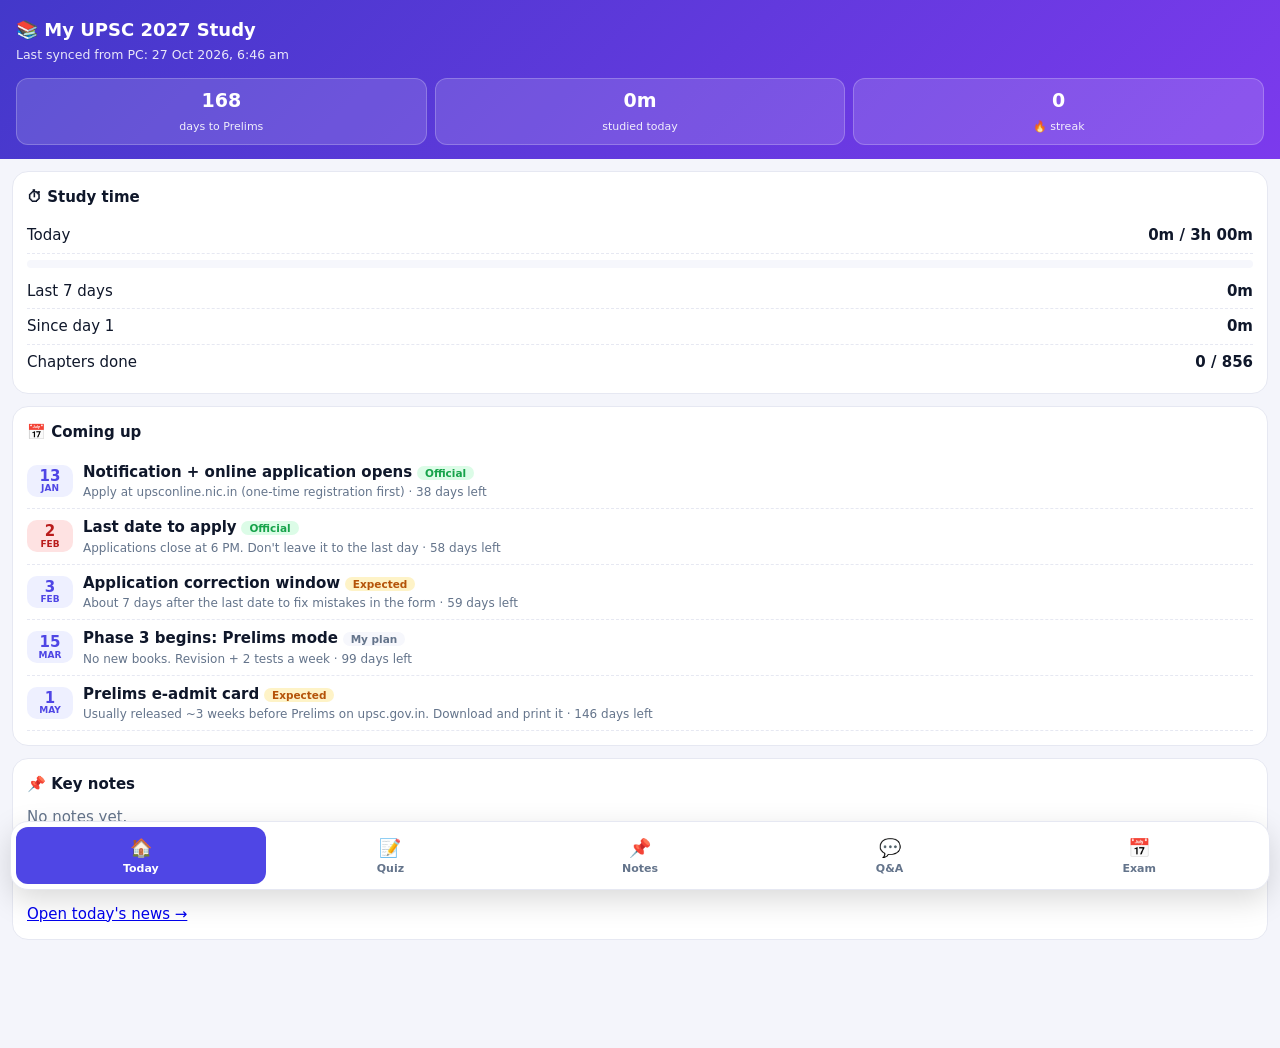
==== study/index.html @ e8d55736 "Update study dashboard (phone view)" ====
<!DOCTYPE html>
<html lang="en">
<head>
<meta charset="UTF-8">
<meta name="viewport" content="width=device-width, initial-scale=1.0, viewport-fit=cover">
<meta name="theme-color" content="#4f46e5">
<meta name="robots" content="noindex">
<title>My UPSC Study · Phone view</title>
<style>
:root{--bg:#f4f5fb;--card:#fff;--soft:#f6f7fc;--text:#0f172a;--muted:#64748b;--border:#e6e8f2;--p:#4f46e5;--psoft:#eef0ff;--ok:#16a34a;--oks:#dcfce7;--bad:#b91c1c;--bads:#fee2e2;--warn:#b45309;--warns:#fef3c7;--note:#fffbeb;--notebd:#fde68a}
@media (prefers-color-scheme:dark){:root{--bg:#0b0f1a;--card:#121829;--soft:#182036;--text:#e8ebf5;--muted:#8a93ab;--border:#232c45;--p:#8b8cf8;--psoft:#1d2147;--oks:#11301f;--ok:#4ade80;--bads:#3a1414;--bad:#f87171;--warns:#33270b;--warn:#fbbf24;--note:#2a2410;--notebd:#5a4a14}}
*{box-sizing:border-box}body{margin:0;font-family:"Segoe UI",system-ui,sans-serif;background:var(--bg);color:var(--text);font-size:15px;line-height:1.5;padding-bottom:84px}
[hidden]{display:none!important}button{font:inherit;color:inherit}
.top{background:linear-gradient(135deg,#4338ca,#7c3aed);color:#fff;padding:16px 16px 14px}
.top h1{margin:0;font-size:18px}.top small{opacity:.88}
.stats{display:grid;grid-template-columns:repeat(3,1fr);gap:8px;margin-top:12px}
.stat{background:rgba(255,255,255,.14);border:1px solid rgba(255,255,255,.22);border-radius:12px;padding:7px;text-align:center}
.stat b{display:block;font-size:19px}.stat span{font-size:11px;opacity:.9}
main{padding:12px}
.card{background:var(--card);border:1px solid var(--border);border-radius:16px;padding:14px;margin-bottom:12px}
.card h3{margin:0 0 10px;font-size:15px}
.row{display:flex;justify-content:space-between;gap:8px;padding:6px 0;border-bottom:1px dashed var(--border)}.row:last-child{border:0}
.muted{color:var(--muted)}.small{font-size:12px}
.bar{height:8px;background:var(--soft);border-radius:8px;overflow:hidden;margin:6px 0}.bar i{display:block;height:100%;background:linear-gradient(90deg,var(--p),#22c55e)}
.note{background:var(--note);border:1px solid var(--notebd);border-radius:10px;padding:8px 10px;margin-bottom:8px}.note.m{background:var(--bads);border-color:transparent}
.note .src{display:block;font-size:11px;color:var(--muted)}
.date{display:flex;gap:10px;align-items:center;padding:7px 0;border-bottom:1px dashed var(--border)}
.date .d{width:46px;flex-shrink:0;text-align:center;border-radius:10px;background:var(--psoft);color:var(--p);padding:3px 0;font-weight:800;line-height:1.1}
.date .d small{display:block;font-size:9px}.date.crit .d{background:var(--bads);color:var(--bad)}.date small.x{display:block;color:var(--muted);font-size:12px}
.pill{font-size:10.5px;font-weight:700;padding:1px 8px;border-radius:99px;background:var(--psoft);color:var(--p)}.pill.ok{background:var(--oks);color:var(--ok)}.pill.warn{background:var(--warns);color:var(--warn)}.pill.grey{background:var(--soft);color:var(--muted)}
.q{white-space:pre-line;font-weight:600;margin-bottom:10px}
.opt{display:block;width:100%;text-align:left;border:1.5px solid var(--border);background:var(--card);border-radius:11px;padding:10px 12px;margin:7px 0}
.opt.right{border-color:var(--ok);background:var(--oks)}.opt.wrong{border-color:var(--bad);background:var(--bads)}
.btn{border:0;background:linear-gradient(135deg,var(--p),#7c3aed);color:#fff;border-radius:11px;padding:10px 16px;font-weight:700}
.answer{border-left:4px solid var(--p);background:var(--soft);border-radius:10px;padding:10px 12px;margin-top:8px}.answer p{margin:5px 0}.answer ul,.answer ol{margin:5px 0;padding-left:20px}
details{border-bottom:1px dashed var(--border);padding:8px 0}summary{font-weight:600}
.nav{position:fixed;left:10px;right:10px;bottom:calc(10px + env(safe-area-inset-bottom));display:grid;grid-template-columns:repeat(5,1fr);background:var(--card);border:1px solid var(--border);border-radius:18px;padding:5px;box-shadow:0 10px 30px rgba(0,0,0,.15)}
.nav button{border:0;background:none;border-radius:12px;padding:7px 2px;font-size:11px;font-weight:600;color:var(--muted)}.nav button b{display:block;font-size:18px}
.nav button.on{background:var(--p);color:#fff}
table{width:100%;border-collapse:collapse}td{padding:7px 4px;border-bottom:1px solid var(--border);vertical-align:top;font-size:13.5px}td:first-child{font-weight:700;width:34%}
.empty{text-align:center;color:var(--muted);padding:24px}
</style>
</head>
<body>
<div class="top">
  <h1>📚 My UPSC 2027 Study</h1>
  <small id="sub">Loading…</small>
  <div class="stats">
    <div class="stat"><b id="sPre">–</b><span>days to Prelims</span></div>
    <div class="stat"><b id="sToday">–</b><span>studied today</span></div>
    <div class="stat"><b id="sStreak">–</b><span>🔥 streak</span></div>
  </div>
</div>
<main id="main"></main>
<nav class="nav" id="nav">
  <button data-v="home" class="on"><b>🏠</b>Today</button>
  <button data-v="quiz"><b>📝</b>Quiz</button>
  <button data-v="notes"><b>📌</b>Notes</button>
  <button data-v="qa"><b>💬</b>Q&amp;A</button>
  <button data-v="exam"><b>📅</b>Exam</button>
</nav>
<script>
const esc = s => String(s ?? "").replace(/[&<>"']/g, c => ({"&":"&amp;","<":"&lt;",">":"&gt;",'"':"&quot;","'":"&#39;"}[c]));
const today = () => new Date().toLocaleDateString("en-CA");
const daysTo = iso => Math.ceil((new Date(iso+"T00:00:00") - new Date(today()+"T00:00:00"))/86400e3);
const fmtMin = m => m >= 60 ? `${Math.floor(m/60)}h ${String(m%60).padStart(2,"0")}m` : `${m}m`;
const fmtD = (iso,o) => new Date(iso+"T00:00:00").toLocaleDateString("en-IN",o);
let D = null, view = "home";
// Quiz answers on the phone are remembered only on this phone (the PC dashboard keeps the real schedule).
const local = JSON.parse(localStorage.getItem("phoneQuiz") || "{}");

function md(src){
  const inl = s => s.replace(/\*\*(.+?)\*\*/g,"<b>$1</b>");
  let out=[], list=null; const close=()=>{ if(list){out.push(`</${list}>`);list=null;} };
  for(const line of esc(src).split("\n")){ let m;
    if((m=line.match(/^\s*[-*•]\s+(.*)/))){ if(list!=="ul"){close();out.push("<ul>");list="ul";} out.push(`<li>${inl(m[1])}</li>`); }
    else if((m=line.match(/^\s*\d+[.)]\s+(.*)/))){ if(list!=="ol"){close();out.push("<ol>");list="ol";} out.push(`<li>${inl(m[1])}</li>`); }
    else if(line.trim()){ close(); out.push(`<p>${inl(line.replace(/^#+\s*/,""))}</p>`); } else close(); }
  close(); return out.join("");
}
function dateH(d){
  const left=daysTo(d.date), t={official:'<span class="pill ok">Official</span>',expected:'<span class="pill warn">Expected</span>',plan:'<span class="pill grey">My plan</span>'}[d.type];
  return `<div class="date ${d.critical?"crit":""}" style="${left<0?"opacity:.45":""}"><div class="d">${fmtD(d.date,{day:"numeric"})}<small>${fmtD(d.date,{month:"short"}).toUpperCase()}</small></div>
  <div><b>${esc(d.title)}</b> ${t}<small class="x">${esc(d.detail)} · ${left>0?left+" days left":left===0?"Today":"Done"}</small></div></div>`;
}
function noteH(n){ return `<div class="note ${n.kind==="mistake"?"m":""}">${n.pinned?"📌 ":""}${n.label?`<b>${esc(n.label)}:</b>`:""} ${esc(n.text)}<span class="src">${n.kind==="user"?"My note":esc(n.source)}${n.page?" · p."+n.page:""}</span></div>`; }

const views = {
  home(){
    const s=D.stats, c=D.continue;
    return `<div class="card"><h3>⏱ Study time</h3>
      <div class="row"><span>Today</span><b>${fmtMin(s.today_min)} / ${fmtMin(s.target_min)}</b></div><div class="bar"><i style="width:${Math.min(100,100*s.today_min/s.target_min)}%"></i></div>
      <div class="row"><span>Last 7 days</span><b>${fmtMin(s.week_min)}</b></div><div class="row"><span>Since day 1</span><b>${fmtMin(s.total_min)}</b></div>
      <div class="row"><span>Chapters done</span><b>${s.chapters_done} / ${s.chapters_total}</b></div></div>
      ${c?`<div class="card"><h3>📖 Continue reading (on PC)</h3><b>${esc(c.book)}</b><div class="muted">${esc(c.title)} · page ${c.page} of ${c.pages}</div></div>`:""}
      <div class="card"><h3>📅 Coming up</h3>${D.dates.filter(d=>daysTo(d.date)>=0).slice(0,5).map(dateH).join("")}</div>
      <div class="card"><h3>📌 Key notes</h3>${D.notes.slice(0,12).map(noteH).join("")||'<div class="muted">No notes yet.</div>'}</div>
      <div class="card"><h3>📰 Current affairs</h3><a href="${esc(D.ca_url)}">Open today's news →</a></div>`;
  },
  quiz(){
    const qs = D.questions.filter(q=>q.kind==="mcq");
    if(!qs.length) return `<div class="card empty"><b>No questions yet</b>Mark chapters as done on the PC dashboard.</div>`;
    const order = qs.slice().sort((a,b)=>(local[a.id]?.at||"").localeCompare(local[b.id]?.at||"") || a.due.localeCompare(b.due));
    const q = order[0], d = q.data;
    return `<div class="card"><div class="muted small">${esc(q.source)}${d.page?" · p."+d.page:""} · practice on phone (${qs.length} questions)</div>
      <div class="q" style="margin-top:8px">Q. ${esc(d.question)}</div>
      ${d.options.map((o,k)=>`<button class="opt" data-k="${k}" data-q="${q.id}">(${"abcd"[k]}) ${esc(o)}</button>`).join("")}<div id="res"></div></div>`;
  },
  notes(){
    return `<div class="card"><h3>⚠️ Mistakes to revise</h3>${D.mistakes.map(noteH).join("")||'<div class="muted">None yet.</div>'}</div>
      <div class="card"><h3>📌 All key notes</h3>${D.notes.map(noteH).join("")||'<div class="muted">None yet.</div>'}</div>`;
  },
  qa(){
    return `<div class="card"><h3>💬 Questions you asked</h3>${D.qa.map(x=>`<details><summary>${esc(x.question)}</summary><div class="answer">${md(x.answer)}
      <div class="muted small">Sources: ${x.sources.map(s=>`[${s.n}] ${esc(s.book)} · p.${s.page}`).join("; ")}</div></div></details>`).join("")||'<div class="muted">No questions yet. Ask on the PC dashboard.</div>'}</div>`;
  },
  exam(){
    return `<div class="card"><h3>📅 All dates</h3>${D.dates.map(dateH).join("")}</div>
      <div class="card"><h3>Exam details</h3><table>${D.exam_details.map(([k,v])=>`<tr><td>${esc(k)}</td><td>${esc(v)}</td></tr>`).join("")}</table><div class="muted small">${esc(D.exam_footnote)}</div></div>`;
  },
};
function render(){
  document.getElementById("main").innerHTML = views[view]();
  document.querySelectorAll("#nav button").forEach(b=>b.classList.toggle("on", b.dataset.v===view));
  document.querySelectorAll(".opt").forEach(b=>b.onclick=()=>{
    const q=D.questions.find(x=>x.id==b.dataset.q), ok=+b.dataset.k===+q.data.answer;
    document.querySelectorAll(".opt").forEach(x=>x.disabled=true);
    document.querySelector(`.opt[data-k="${q.data.answer}"]`).classList.add("right"); if(!ok) b.classList.add("wrong");
    local[q.id]={at:new Date().toISOString(),ok}; localStorage.setItem("phoneQuiz",JSON.stringify(local));
    document.getElementById("res").innerHTML=`<div class="answer"><b>${ok?"✔ Correct!":"✘ Not quite."}</b> ${esc(q.data.explanation)}</div><button class="btn" style="margin-top:10px" onclick="render()">Next →</button>`;
  });
}
document.getElementById("nav").onclick = e => { const b=e.target.closest("button"); if(b){ view=b.dataset.v; render(); window.scrollTo(0,0); } };
fetch("data.json?t="+Date.now(),{cache:"no-store"}).then(r=>r.json()).then(d=>{
  D=d; const s=d.stats;
  document.getElementById("sPre").textContent=Math.max(0,daysTo("2027-05-23"));
  document.getElementById("sToday").textContent=fmtMin(s.today_min);
  document.getElementById("sStreak").textContent=s.streak;
  document.getElementById("sub").textContent=`Last synced from PC: ${new Date(d.updated).toLocaleString("en-IN",{dateStyle:"medium",timeStyle:"short"})}`;
  render();
}).catch(()=>{ document.getElementById("main").innerHTML='<div class="card empty"><b>No data yet</b>Start the dashboard on your PC; it publishes here automatically.</div>'; });
</script>
</body>
</html>
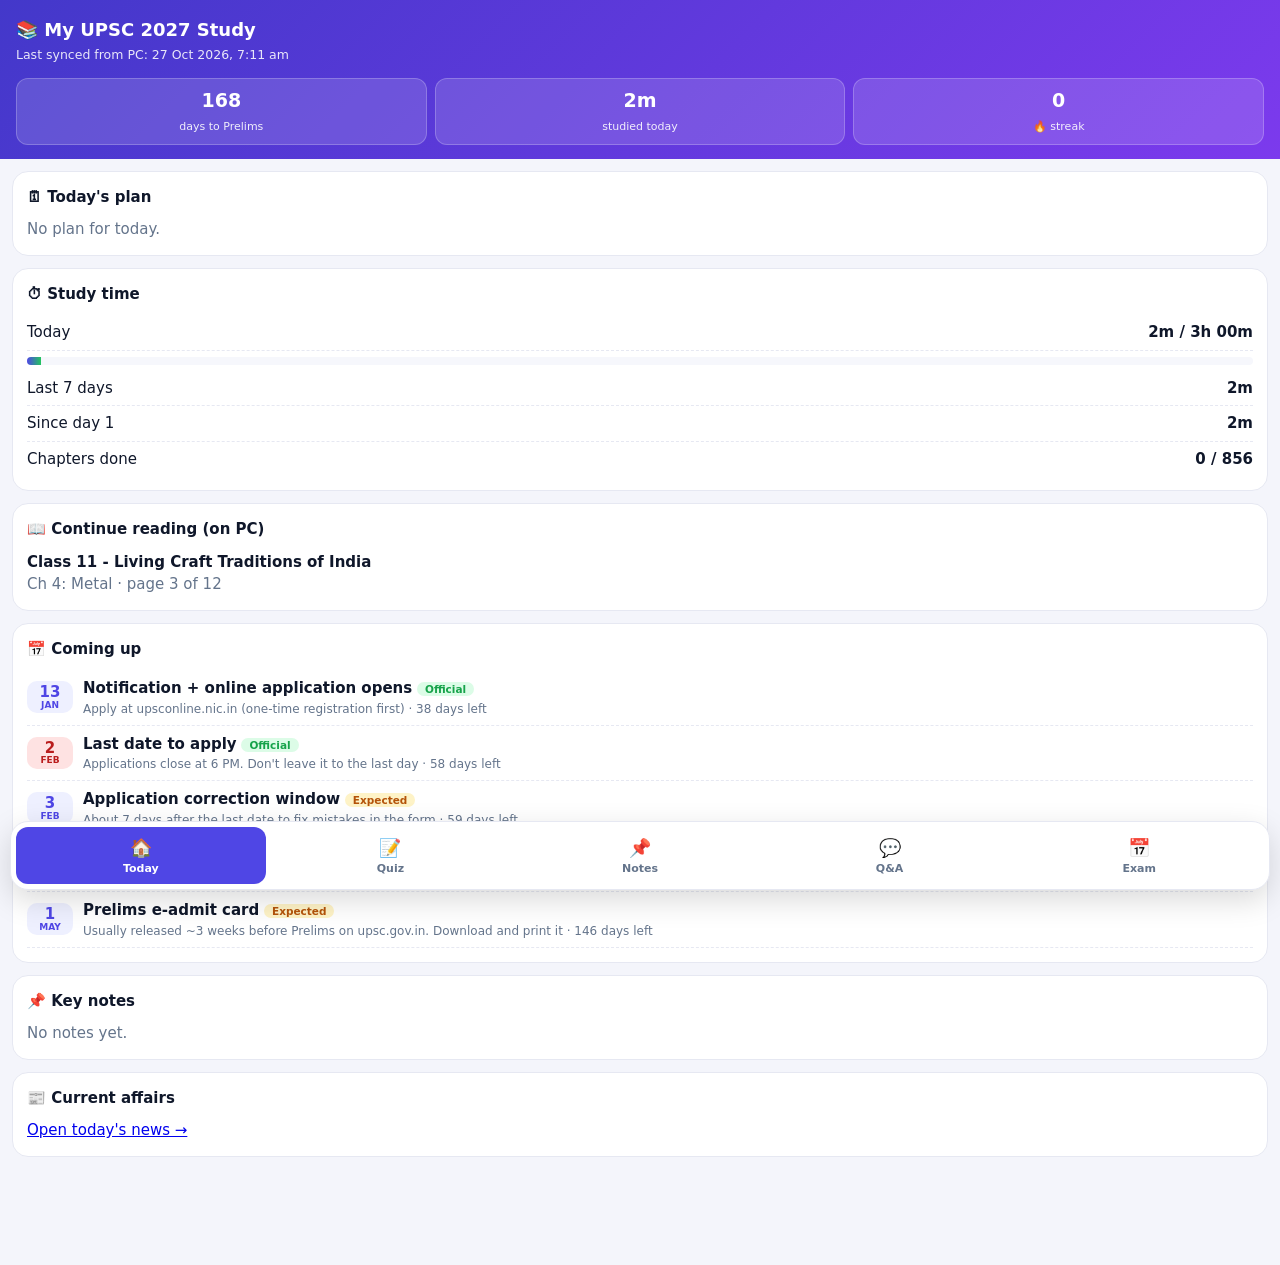
==== commit c68dff2d: "Update study dashboard (phone view)" ====
--- a/study/index.html
+++ b/study/index.html
@@ -87,8 +87,17 @@
 
 const views = {
   home(){
-    const s=D.stats, c=D.continue;
-    return `<div class="card"><h3>⏱ Study time</h3>
+    const s=D.stats, c=D.continue, tt=D.timetable||{days:[]};
+    const day=tt.days.find(d=>d.date===today()), hm=new Date().toTimeString().slice(0,5);
+    const plan=day?day.slots.map(x=>`<div class="row" style="${x.end<=hm?"opacity:.5":""}${x.start<=hm&&hm<x.end?";background:var(--psoft);border-radius:8px;padding:6px":""}">
+      <span style="width:92px;flex-shrink:0;font-weight:700;color:var(--muted);font-size:12.5px">${x.start}–${x.end}</span>
+      <span style="flex:1">${esc(x.title)}${(x.units||[]).length?`<br><small class="muted">${x.units.map(u=>(u.status==="done"?"✓ ":"○ ")+esc(u.book.replace(/^Class 0?(\d+) - /,"Cl $1 · "))+" · "+esc(u.title)).join("<br>")}</small>`:x.detail?`<br><small class="muted">${esc(x.detail)}</small>`:""}</span></div>`).join(""):'<div class="muted">No plan for today.</div>';
+    const overdue=(tt.overdue||[]).length;
+    const next=tt.days.filter(d=>d.date>today()).slice(0,3).map(d=>`<details><summary>${fmtD(d.date,{weekday:"short",day:"numeric",month:"short"})} · ${d.hours}h</summary>${d.slots.map(x=>`<div class="small" style="padding:3px 0"><b>${x.start}</b> ${esc(x.title)}${(x.units||[]).length?" — "+x.units.map(u=>esc(u.title)).join(", "):""}</div>`).join("")}</details>`).join("");
+    return `<div class="card"><h3>🗓 Today's plan${day?` <span class="muted small">· ${day.hours} h</span>`:""}</h3>${plan}
+      ${overdue?`<div class="note m" style="margin-top:8px"><b>Catch-up:</b> ${overdue} planned chapter${overdue>1?"s":""} not done yet (see the PC dashboard).</div>`:""}
+      ${next?`<div style="margin-top:8px">${next}</div>`:""}</div>
+      <div class="card"><h3>⏱ Study time</h3>
       <div class="row"><span>Today</span><b>${fmtMin(s.today_min)} / ${fmtMin(s.target_min)}</b></div><div class="bar"><i style="width:${Math.min(100,100*s.today_min/s.target_min)}%"></i></div>
       <div class="row"><span>Last 7 days</span><b>${fmtMin(s.week_min)}</b></div><div class="row"><span>Since day 1</span><b>${fmtMin(s.total_min)}</b></div>
       <div class="row"><span>Chapters done</span><b>${s.chapters_done} / ${s.chapters_total}</b></div></div>
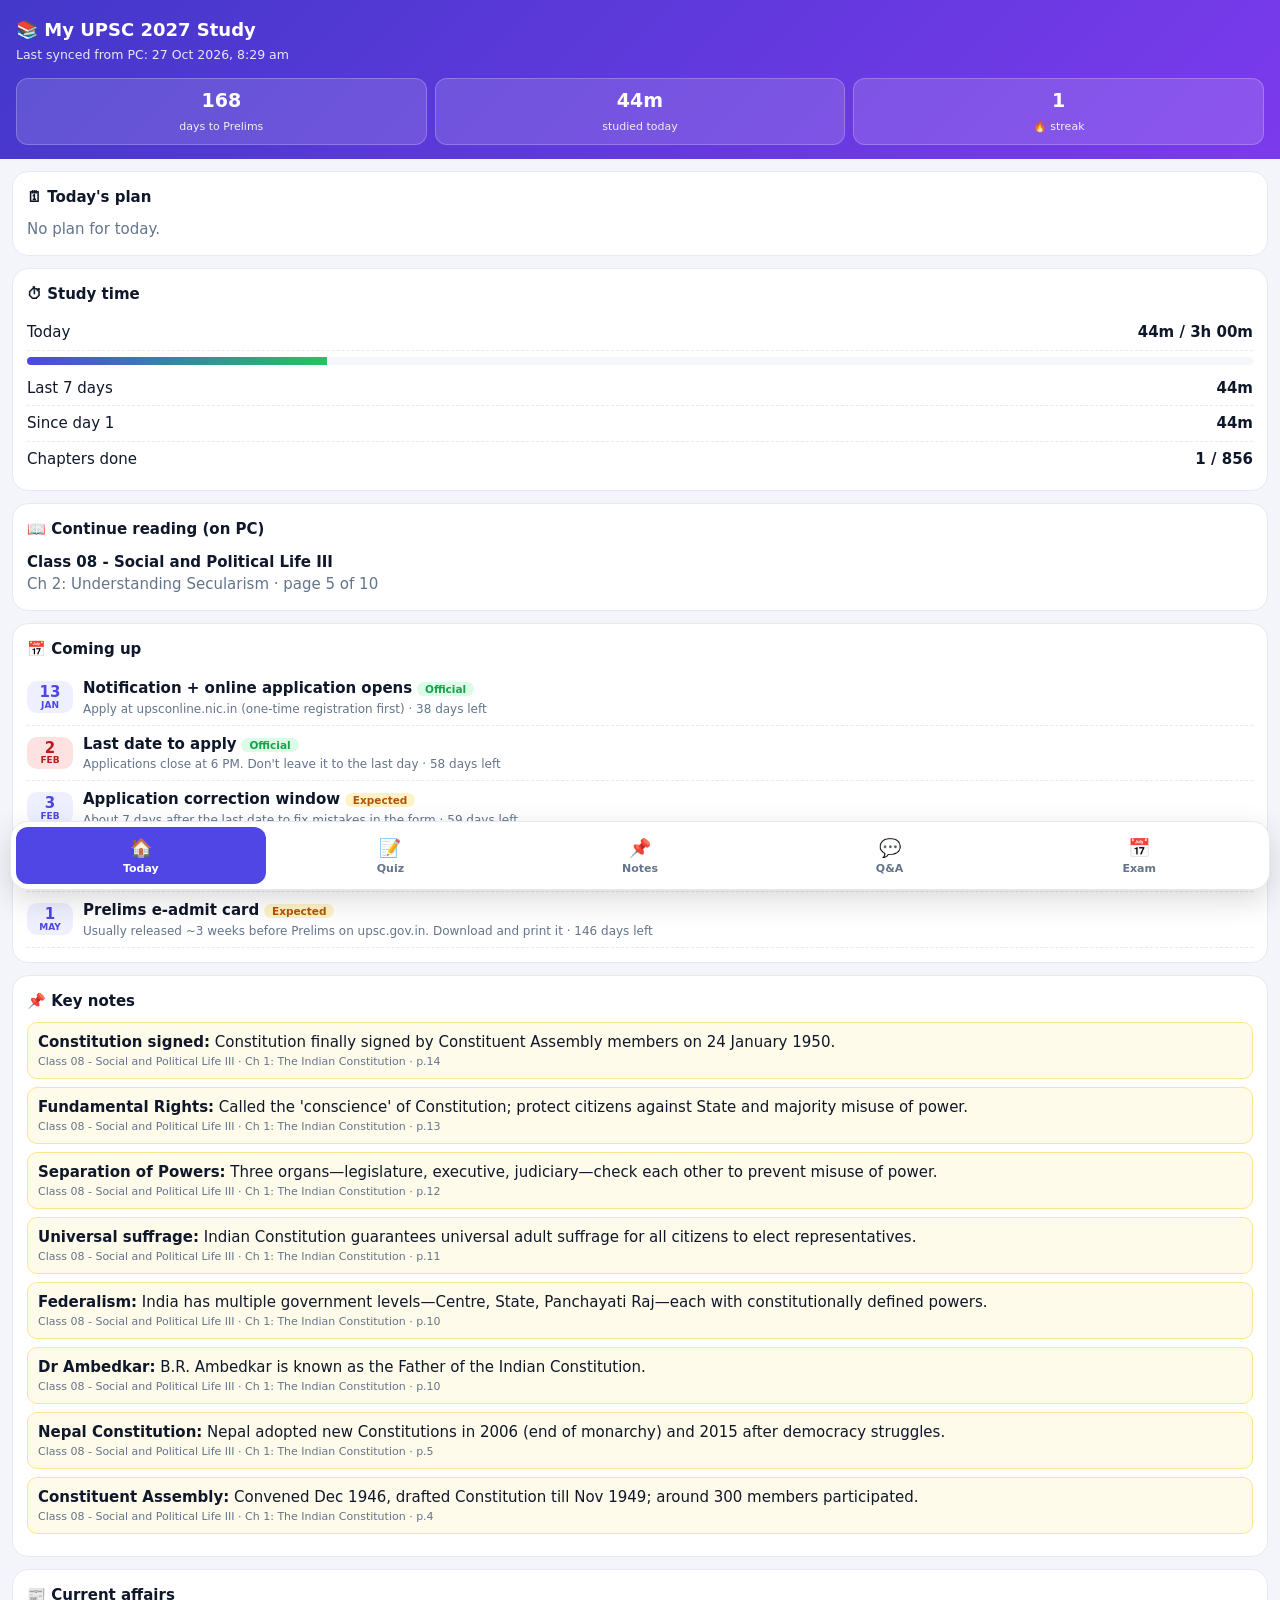
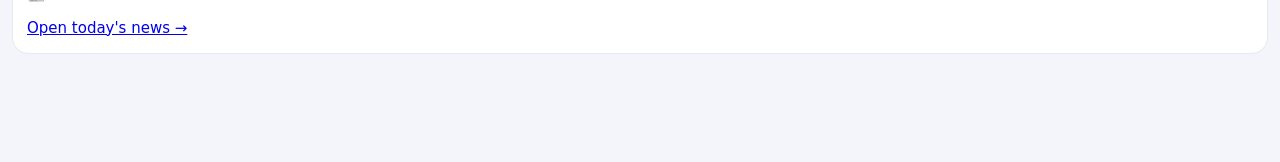
==== commit 25306e0e: "Update study dashboard (phone view)" ====
--- a/study/index.html
+++ b/study/index.html
@@ -37,6 +37,7 @@
 .nav{position:fixed;left:10px;right:10px;bottom:calc(10px + env(safe-area-inset-bottom));display:grid;grid-template-columns:repeat(5,1fr);background:var(--card);border:1px solid var(--border);border-radius:18px;padding:5px;box-shadow:0 10px 30px rgba(0,0,0,.15)}
 .nav button{border:0;background:none;border-radius:12px;padding:7px 2px;font-size:11px;font-weight:600;color:var(--muted)}.nav button b{display:block;font-size:18px}
 .nav button.on{background:var(--p);color:#fff}
+.hi{font-family:"Nirmala UI","Mangal",sans-serif;color:var(--muted);margin-top:4px;white-space:pre-line}
 table{width:100%;border-collapse:collapse}td{padding:7px 4px;border-bottom:1px solid var(--border);vertical-align:top;font-size:13.5px}td:first-child{font-weight:700;width:34%}
 .empty{text-align:center;color:var(--muted);padding:24px}
 </style>
@@ -112,8 +113,8 @@
     const order = qs.slice().sort((a,b)=>(local[a.id]?.at||"").localeCompare(local[b.id]?.at||"") || a.due.localeCompare(b.due));
     const q = order[0], d = q.data;
     return `<div class="card"><div class="muted small">${esc(q.source)}${d.page?" · p."+d.page:""} · practice on phone (${qs.length} questions)</div>
-      <div class="q" style="margin-top:8px">Q. ${esc(d.question)}</div>
-      ${d.options.map((o,k)=>`<button class="opt" data-k="${k}" data-q="${q.id}">(${"abcd"[k]}) ${esc(o)}</button>`).join("")}<div id="res"></div></div>`;
+      <div class="q" style="margin-top:8px">Q. ${esc(d.question)}${d.question_hi&&d.question_hi!==d.question?`<div class="hi">${esc(d.question_hi)}</div>`:""}</div>
+      ${d.options.map((o,k)=>`<button class="opt" data-k="${k}" data-q="${q.id}">(${"abcd"[k]}) ${esc(o)}${(d.options_hi||[])[k]&&d.options_hi[k]!==o?`<div class="hi">${esc(d.options_hi[k])}</div>`:""}</button>`).join("")}<div id="res"></div></div>`;
   },
   notes(){
     return `<div class="card"><h3>⚠️ Mistakes to revise</h3>${D.mistakes.map(noteH).join("")||'<div class="muted">None yet.</div>'}</div>
@@ -136,7 +137,7 @@
     document.querySelectorAll(".opt").forEach(x=>x.disabled=true);
     document.querySelector(`.opt[data-k="${q.data.answer}"]`).classList.add("right"); if(!ok) b.classList.add("wrong");
     local[q.id]={at:new Date().toISOString(),ok}; localStorage.setItem("phoneQuiz",JSON.stringify(local));
-    document.getElementById("res").innerHTML=`<div class="answer"><b>${ok?"✔ Correct!":"✘ Not quite."}</b> ${esc(q.data.explanation)}</div><button class="btn" style="margin-top:10px" onclick="render()">Next →</button>`;
+    document.getElementById("res").innerHTML=`<div class="answer"><b>${ok?"✔ Correct! / सही उत्तर!":"✘ Not quite. / गलत उत्तर।"}</b> ${esc(q.data.explanation)}${q.data.explanation_hi?`<div class="hi">${esc(q.data.explanation_hi)}</div>`:""}</div><button class="btn" style="margin-top:10px" onclick="render()">Next →</button>`;
   });
 }
 document.getElementById("nav").onclick = e => { const b=e.target.closest("button"); if(b){ view=b.dataset.v; render(); window.scrollTo(0,0); } };
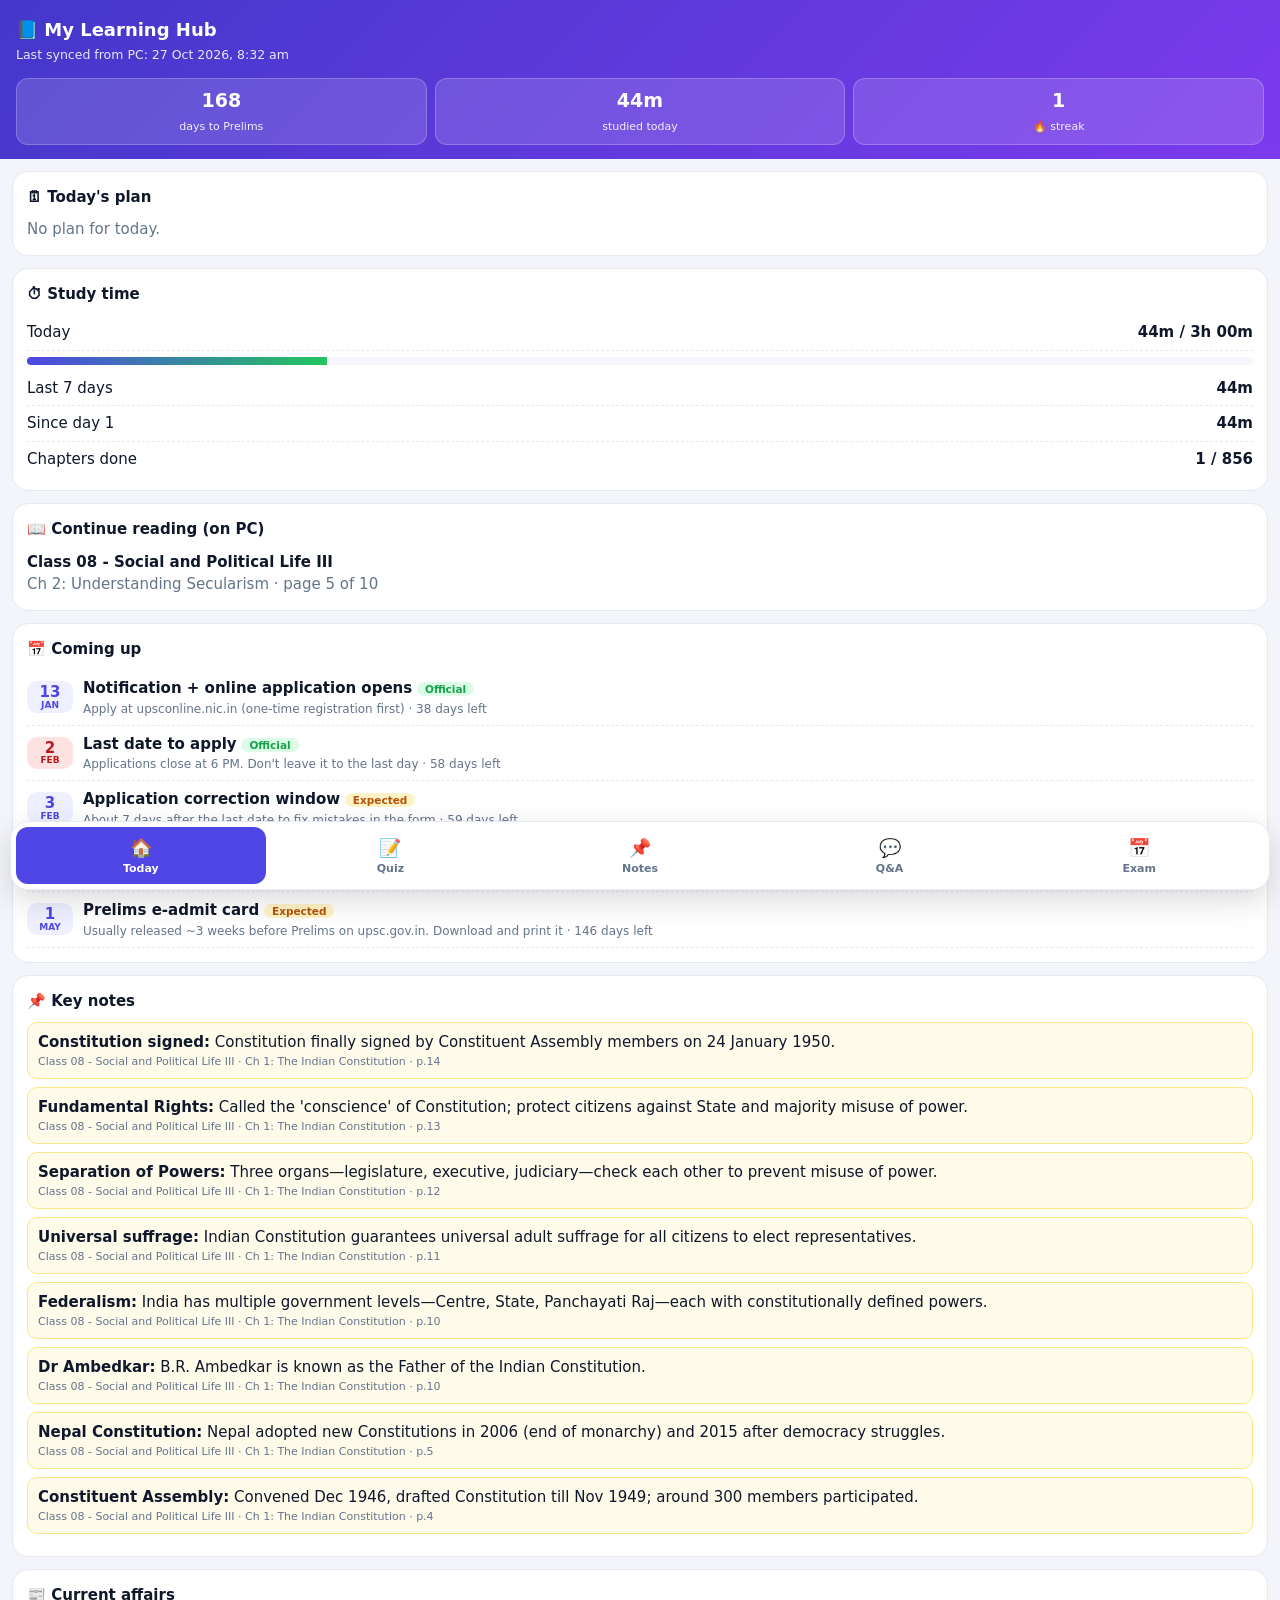
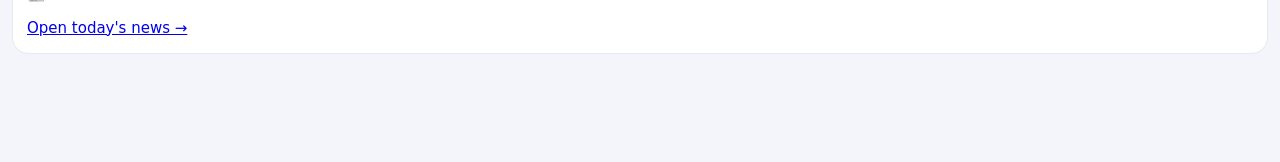
==== commit d37a6729: "Update study dashboard (phone view)" ====
--- a/study/index.html
+++ b/study/index.html
@@ -5,7 +5,7 @@
 <meta name="viewport" content="width=device-width, initial-scale=1.0, viewport-fit=cover">
 <meta name="theme-color" content="#4f46e5">
 <meta name="robots" content="noindex">
-<title>My UPSC Study · Phone view</title>
+<title>My Learning Hub</title>
 <style>
 :root{--bg:#f4f5fb;--card:#fff;--soft:#f6f7fc;--text:#0f172a;--muted:#64748b;--border:#e6e8f2;--p:#4f46e5;--psoft:#eef0ff;--ok:#16a34a;--oks:#dcfce7;--bad:#b91c1c;--bads:#fee2e2;--warn:#b45309;--warns:#fef3c7;--note:#fffbeb;--notebd:#fde68a}
 @media (prefers-color-scheme:dark){:root{--bg:#0b0f1a;--card:#121829;--soft:#182036;--text:#e8ebf5;--muted:#8a93ab;--border:#232c45;--p:#8b8cf8;--psoft:#1d2147;--oks:#11301f;--ok:#4ade80;--bads:#3a1414;--bad:#f87171;--warns:#33270b;--warn:#fbbf24;--note:#2a2410;--notebd:#5a4a14}}
@@ -44,7 +44,7 @@
 </head>
 <body>
 <div class="top">
-  <h1>📚 My UPSC 2027 Study</h1>
+  <h1>📘 My Learning Hub</h1>
   <small id="sub">Loading…</small>
   <div class="stats">
     <div class="stat"><b id="sPre">–</b><span>days to Prelims</span></div>
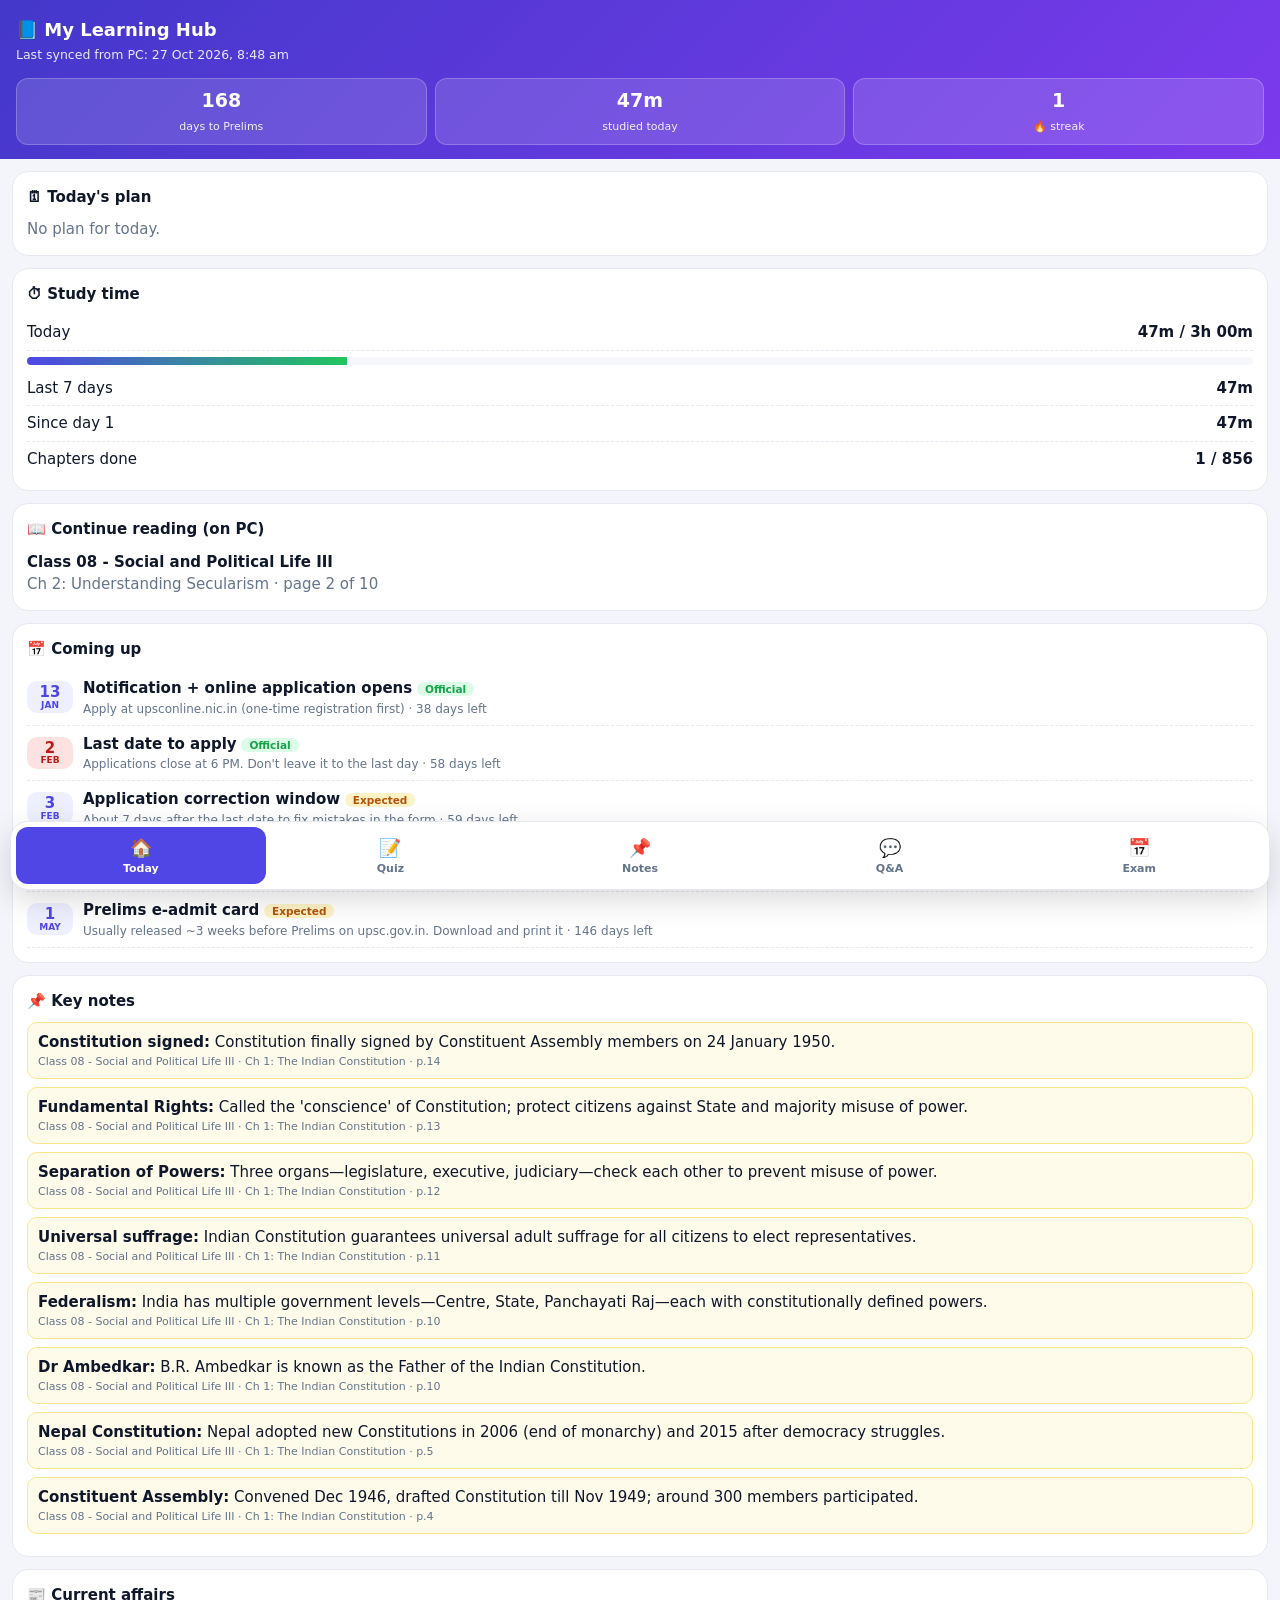
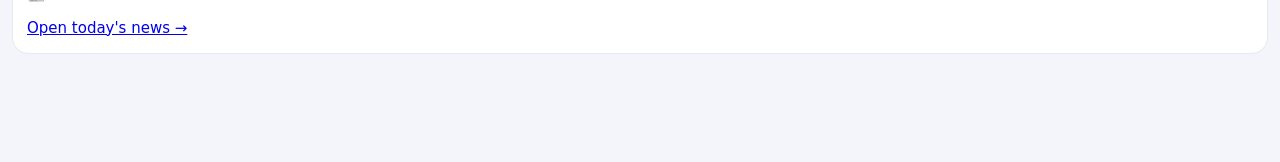
==== commit cfe9f355: "Update study dashboard (phone view)" ====
--- a/study/index.html
+++ b/study/index.html
@@ -84,7 +84,7 @@
   return `<div class="date ${d.critical?"crit":""}" style="${left<0?"opacity:.45":""}"><div class="d">${fmtD(d.date,{day:"numeric"})}<small>${fmtD(d.date,{month:"short"}).toUpperCase()}</small></div>
   <div><b>${esc(d.title)}</b> ${t}<small class="x">${esc(d.detail)} · ${left>0?left+" days left":left===0?"Today":"Done"}</small></div></div>`;
 }
-function noteH(n){ return `<div class="note ${n.kind==="mistake"?"m":""}">${n.pinned?"📌 ":""}${n.label?`<b>${esc(n.label)}:</b>`:""} ${esc(n.text)}<span class="src">${n.kind==="user"?"My note":esc(n.source)}${n.page?" · p."+n.page:""}</span></div>`; }
+function noteH(n){ return `<div class="note ${n.kind==="mistake"?"m":""}">${n.pinned?"📌 ":""}${n.label?`<b>${esc(n.label)}:</b>`:""} ${esc(n.text)}${n.hinglish&&n.hinglish!==n.text?`<div class="hi" style="font-style:italic">${esc(n.hinglish)}</div>`:""}<span class="src">${n.kind==="user"?"My note":esc(n.source)}${n.page?" · p."+n.page:""}</span></div>`; }
 
 const views = {
   home(){
